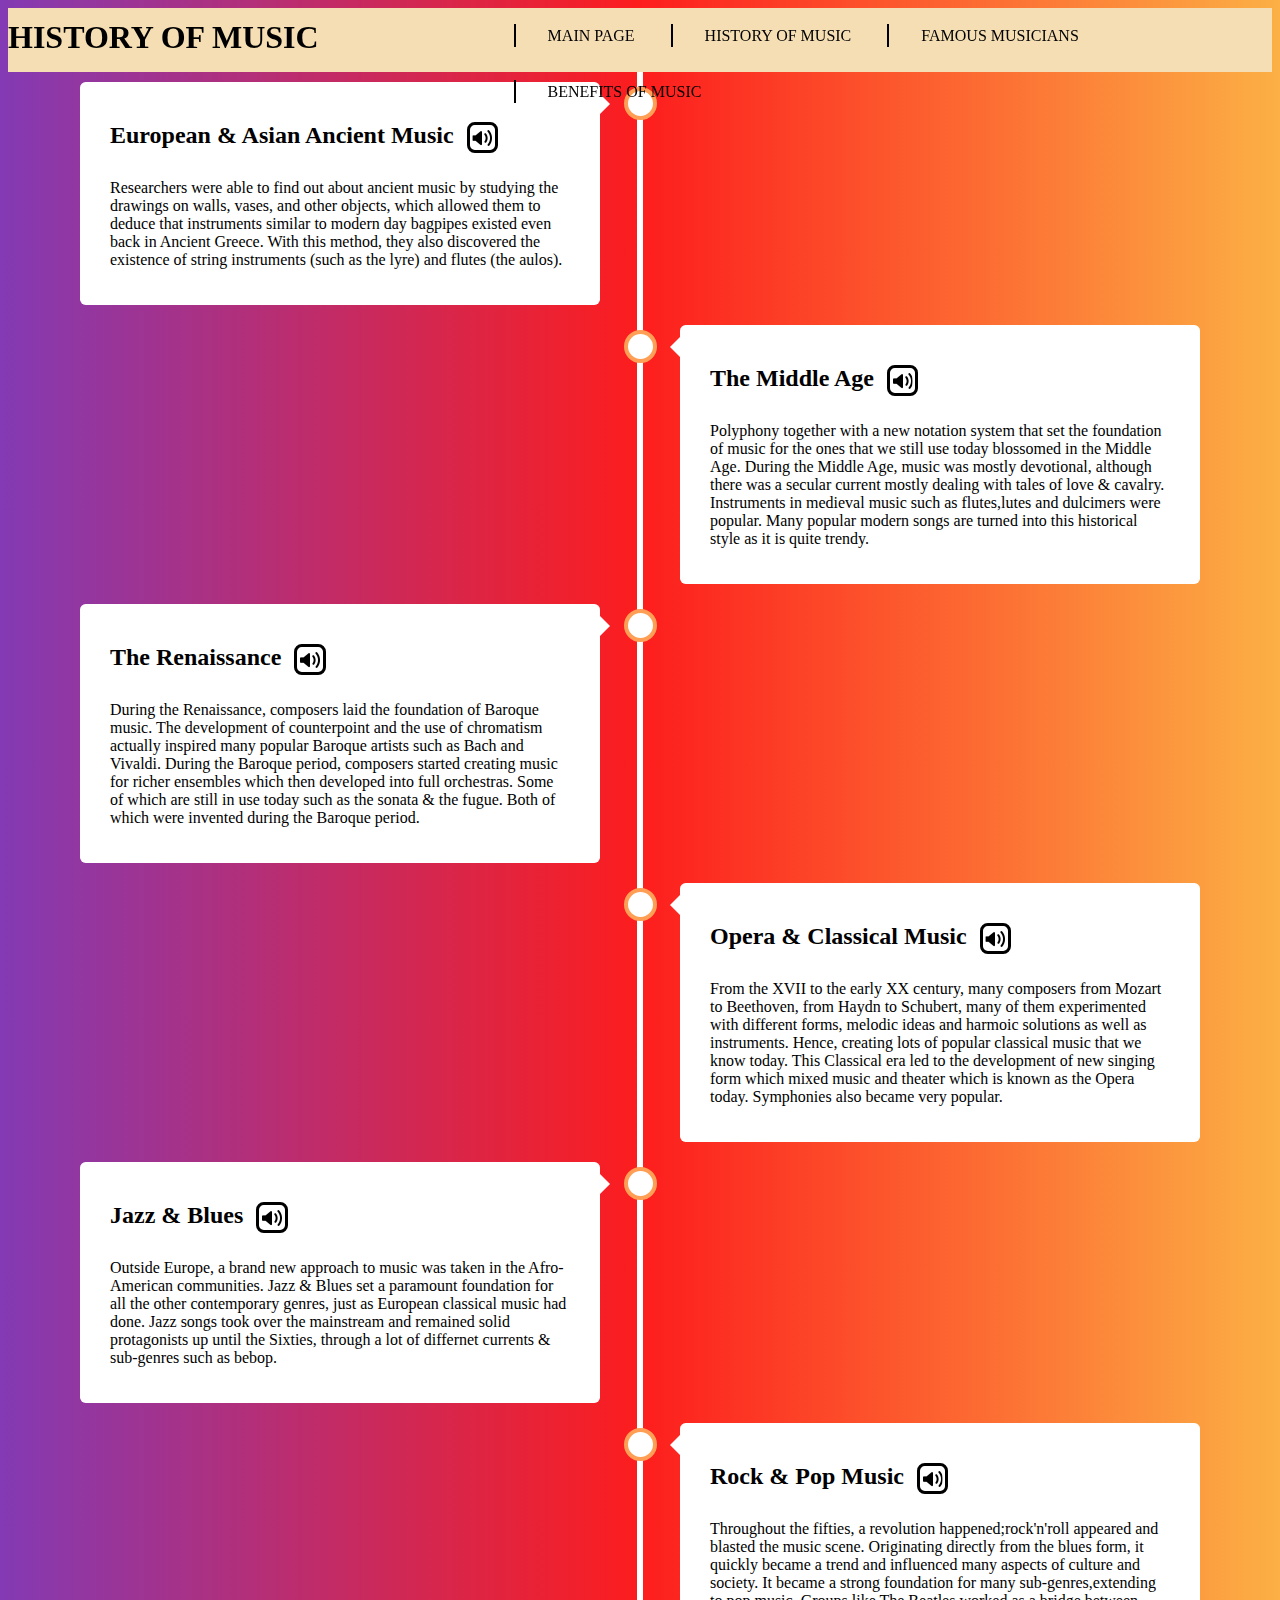
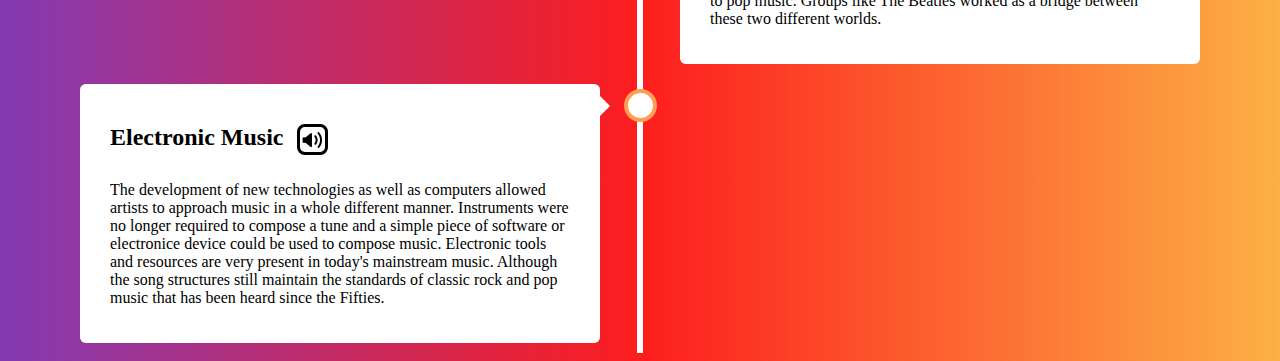
==== index.html @ 294284d1 "A2" ====
<!DOCTYPE html>
<html lang="en">
<head>
    <meta charset="UTF-8">
    <meta http-equiv="X-UA-Compatible" content="IE=edge">
    <meta name="viewport" content="width=device-width, initial-scale=1.0, maximum-scale=1.0">
    <link rel="stylesheet" href="css/style.css">
    <script src="js/script.js" defer></script>
    <title>Assignment2</title>
</head>
<body>
    <header>
        <nav id="drawer">
            <h2 class="menuTitle">MUSIC</h2>
        </nav>
     <!-- hamburger menu -->
    <label id="menu">&#9776;</label>
        <h1 class="h1Topic">HISTORY OF MUSIC</h1> <!-- Intro on what page is about  -->
        <ul class="ulTop"> <!-- Adding "buttons"  -->
            <li class="liTop">
                <a class="aBox" href="">MAIN PAGE</a>
            </li>
            <li class="liTop">
                <a class="aBox" href="">HISTORY OF MUSIC</a>
            </li>
            <li class="liTop">
                <a class="aBox" href="">FAMOUS MUSICIANS</a>
            </li>
            <li class="liTop">
                <a class="aBox" href="">BENEFITS OF MUSIC</a>
            </li>
        </ul>
    </header>

    <div class="timeline">
        <div class="left container">
            <div class="content">
                <h2>European & Asian Ancient Music
                    <audio id="player" src="sound/AncientMusic.mp3" type="audio/mpeg">
                        Your browser does not support the audio element.
                    </audio>
                    <div>
                        <img id="playMusic" src="images/sound.png" alt="img of audio sound">
                    </div>
                </h2>
                <p>
                    Researchers were able to find out about ancient music by studying the drawings on walls, vases, and other objects, which allowed them to deduce that instruments similar to modern day bagpipes existed even back in Ancient Greece. 
                    With this method, they also discovered the existence of string instruments (such as the lyre) and flutes (the aulos). 
                </p>
            </div>
        </div>
        <div class="right container">
            <div class="content">
                <h2>The Middle Age
                    <audio id="player2" src="sound/MedievalMusic.mp3" type="audio/mpeg">
                        Your browser does not support the audio element.
                    </audio>
                    <div>
                        <img id="playMusic2" src="images/sound.png" alt="img of audio sound">
                    </div>
                </h2>
                <p>
                    Polyphony together with a new notation system that set the foundation of music for the ones that we still use today blossomed in the Middle Age.
                    During the Middle Age, music was mostly devotional, although there was a secular current mostly dealing with tales of love & cavalry.
                    Instruments in medieval music such as flutes,lutes and dulcimers were popular.
                    Many popular modern songs are turned into this historical style as it is quite trendy.
                </p>
            </div>
        </div>
        <div class="left container">
            <div class="content">
                <h2>The Renaissance
                    <audio id="player3" src="sound/RenaissanceMusic.mp3" type="audio/mpeg">
                        Your browser does not support the audio element.
                    </audio>
                    <div>
                        <img id="playMusic3" src="images/sound.png" alt="img of audio sound">
                    </div>
                </h2>
                <p>
                    During the Renaissance, composers laid the foundation of Baroque music.
                    The development of counterpoint and the use of chromatism actually inspired many popular Baroque artists such as Bach and Vivaldi.
                    During the Baroque period, composers started creating music for richer ensembles which then developed into full orchestras.
                    Some of which are still in use today such as the sonata & the fugue. Both of which were invented during the Baroque period.
                </p>
            </div>
        </div>
        <div class="right container">
            <div class="content">
                <h2>Opera & Classical Music
                    <audio id="player4" src="sound/OperaMusic.mp3" type="audio/mpeg">
                        Your browser does not support the audio element.
                    </audio>
                    <div>
                        <img id="playMusic4" src="images/sound.png" alt="img of audio sound">
                    </div>
                </h2>
                <p>
                    From the XVII to the early XX century, many composers from Mozart to Beethoven, from Haydn to Schubert, many of them experimented with different forms, melodic ideas and harmoic solutions as well as instruments.
                    Hence, creating lots of popular classical music that we know today.
                    This Classical era led to the development of new singing form which mixed music and theater which is known as the Opera today. Symphonies also became very popular. 
                </p>
            </div>
        </div>
        <div class="left container">
            <div class="content">
                <h2>Jazz & Blues
                    <audio id="player5" src="sound/JazzMusic.mp3" type="audio/mpeg">
                        Your browser does not support the audio element.
                    </audio>
                    <div>
                        <img id="playMusic5" src="images/sound.png" alt="img of audio sound">
                    </div>
                </h2>
                <p>Outside Europe, a brand new approach to music was taken in the Afro-American communities.
                    Jazz & Blues set a paramount foundation for all the other contemporary genres, just as European classical music had done.
                    Jazz songs took over the mainstream and remained solid protagonists up until the Sixties, through a lot of differnet currents & sub-genres such as bebop.
                </p>
            </div>
        </div>
        <div class="right container">
            <div class="content">
                <h2>Rock & Pop Music
                    <audio id="player6" src="sound/RockMusic.mp3" type="audio/mpeg">
                        Your browser does not support the audio element.
                    </audio>
                    <div>
                        <img id="playMusic6" src="images/sound.png" alt="img of audio sound">
                    </div>
                </h2>
                <p>
                    Throughout the fifties, a revolution happened;rock'n'roll appeared and blasted the music scene.
                    Originating directly from the blues form, it quickly became a trend and influenced many aspects of culture and society.
                    It became a strong foundation for many sub-genres,extending to pop music.
                    Groups like The Beatles worked as a bridge between these two different worlds.
                </p>
            </div>
        </div>
        <div class="left container">
            <div class="content">
                <h2>Electronic Music
                    <audio id="player7" src="sound/ElectronicMusic.mp3" type="audio/mpeg">
                        Your browser does not support the audio element.
                    </audio>
                    <div>
                        <img id="playMusic7" src="images/sound.png" alt="img of audio sound">
                    </div>
                </h2>
                <p>
                    The development of new technologies as well as computers allowed artists to approach music in a whole different manner.
                    Instruments were no longer required to compose a tune and a simple piece of software or electronice device could be used to compose music.
                    Electronic tools and resources are very present in today's mainstream music.
                    Although the song structures still maintain the standards of classic rock and pop music that has been heard since the Fifties.
                </p>
            </div>
        </div>
    </div>
</body>
</html>
---- css/style.css ----
*{
    box-sizing: border-box;
}
/* Set bg color */
body {
     /*background: linear-gradient(to right, rgba(2,0,36,1) 0%, rgba(22,183,230,1) 35%, rgba(0,212,255,1) 100%);*/
     background: linear-gradient(to right, rgba(131,58,180,1) 0%, rgba(253,29,29,1) 50%, rgba(252,176,69,1) 100%);

}
header {
  display:flex;
  flex-flow:row;
  flex-flow:wrap;
  position: sticky;
  top:0;
  z-index:2;
  background-color:wheat;  
  flex-basis: 100%;
  height:4em;
  
}
.ulTop{ /* For button, selection of page */
  list-style-type:none ;
  list-style-position: inside;
  line-height: 350%;
  padding:0px;
  margin:0px;
  flex-basis:60%;
}
.liTop{ /* For button selection of page */
  display: inline-block;
}
.aBox{ /* How the button looks */
  text-decoration: none;
  border-left:2px solid black;
  padding: 0.2em 2em;
  color:black;
  background: transparent;
  text-transform: uppercase;

}
.h1Topic { /* Align top text to left */
  line-height: 50%;
  flex-basis:40%;
}
#menu { /*icon */
  padding-left: 1%;
  line-height: 150%;
  font-size: 40px;
  flex-basis:5%;

}
h2 {
  display:flex;
  flex-flow:row;
  flex-flow:wrap;
  flex-basis: 75%;

}
#playMusic,#playMusic2,#playMusic3,#playMusic4,#playMusic5,#playMusic6,#playMusic7 {
  margin-left: 50%;
  flex-basis: 25%;
  border: solid black;
  border-radius: 25%;
  padding: 10%;
}
nav {
  background-color:wheat;
  width:300px;
  height:100%;
  z-index:2 ;
  margin-left: -0.5em;
  position:absolute;
  /* This transforms moves the drawer off canvas */
  transform:translate(-300px,0);
  /* Optionally,we animated the drawer */
  transition: transform 1s ease;
}
.open {
    transform:translate(0,0) ;
}
.menuTitle { /* title in nav menu */
  padding-left: 0.5em;
}
/* Making of the timeline (Vertical line in the middle) */
.timeline { /* essentially limiting the width of the whole timeline */
    position: relative;
    max-width: 75em;
    margin: 0 auto;
}
.timeline::after {
    content:'';
    background-color: white;
    position:absolute;
    width:0.375em;
    top:0;
    bottom:0;
    left:50%;
    margin-left: -0.1875em;
}
/*container surrounding content */
.container {
    padding: 0.625em 2.5em;
    position: relative;
    background-color: inherit;
    width: 50%;
  }
  
  /* The circles on the timeline */
  .container::after {
    content: '';
    position: absolute;
    width: 1.5625em;
    height: 1.5625em;
    right: -1.0625em;
    background-color: white;
    border: 0.25em solid #FF9F55;
    top: 0.9375em;
    border-radius: 50%;
    z-index: 1;
  }
  
  /* Place the container to the left */
  .left {
    left: 0;
  }
  
  /* Place the container to the right */
  .right {
    left: 50%;
  }
  
  /* Add arrows to the left container (pointing right) */
  .left::before {
    content: " ";
    height: 0;
    position: absolute;
    top: 1.375em;
    width: 0;
    z-index: 1;
    right: 1.875em;
    border: medium solid white;
    border-width: 0.625em 0 0.625em 0.625em;
    border-color: transparent transparent transparent white;
  }
  
  /* Add arrows to the right container (pointing left) */
  .right::before {
    content: " ";
    height: 0;
    position: absolute;
    top: 1.375em;
    width: 0;
    z-index: 1;
    left: 1.875em;
    border: medium solid white;
    border-width: 0.625em 0.625em 0.625em 0;
    border-color: transparent white transparent transparent; /* top right bottom left */
  }
  
  /* Fix the circle for containers on the right side */
  .right::after {
    left: -1em;
  }
  
  /* The actual content */
  .content {
    padding: 1.25em 1.875em;
    background-color: white;
    position: relative;
    border-radius: 0.3529em;
  }
 #menu:active,  #playMusic:active,   #playMusic2:active,   #playMusic3:active,   #playMusic4:active, #playMusic5:active,  #playMusic6:active,  #playMusic7:active   {
    /* offset-x | offset-y | blur-radius | spread-radius | color */
    box-shadow: 3px 2px 22px 1px rgba(0, 0, 0, 0.24)
    /* Lowering the shadow */
  }

  /*responsive PC  bigger than or equal to 1080px*/
  @media screen and (min-width: 1080px) { 
    #menu {
      display:none;
    }
  }


   /*responsive tablet bigger than or equal to 720 and less that 1080*/
   @media screen and (min-width:720px) and (max-width: 1079px){
    .ulTop{
      display: none;
    }
    #menu { /*icon */
      padding-left: 1%;
      padding-right: 1%;
      line-height: 150%;
      font-size: 40px;
      flex-basis:5%;
    }
    .h1Topic { /* Align top text to left */
      line-height: 50%;
      flex-basis:87%;
      text-align: center;
    }
    }

  /*responsive mobile less than 720px*/
  @media screen and (max-width: 719px) {
    .ulTop{
      display: none;
    }
    #menu { /*icon */
      padding-left: 1%;
      padding-right: 1%;
      line-height: 210%;
      font-size: 30px;
      flex-basis:5%;
    }
    .h1Topic { /* Align top text to left */
      line-height: 50%;
      flex-basis:80%;
    }
  /* Place the timelime to the left */
    .timeline::after {
      left: 1.9375em;
    }
  
  /* Full-width container */
    .container {
      width: 100%;
      padding-left: 4.375em;
      padding-right: 1.5625em;
    }
  
  /* all arrows are pointing left */
    .container::before {
      left: 3.75em;
      border: medium solid white;
      border-width: 10px 10px 10px 0;
      border-color: transparent white transparent transparent;
    }
  
  /* all circles are at the same spot */
    .left::after, .right::after {
      left: 0.9375em;
    }
  
  /*all right containers behave like the left ones */
    .right {
      left: 0%;
    }

    nav {
      background-color:wheat;
      width:300px;
      height:100%;
      z-index:2 ;
      margin-left: -0.5em;
      position:absolute;
      /* This transforms moves the drawer off canvas */
      transform:translate(-300px,0);
      /* Optionally,we animated the drawer */
      transition: transform 1s ease;
    }
    .open {
        transform:translate(0,0) ;
    }
    .menuTitle {
      padding-left: 0.5em;
    }
  }
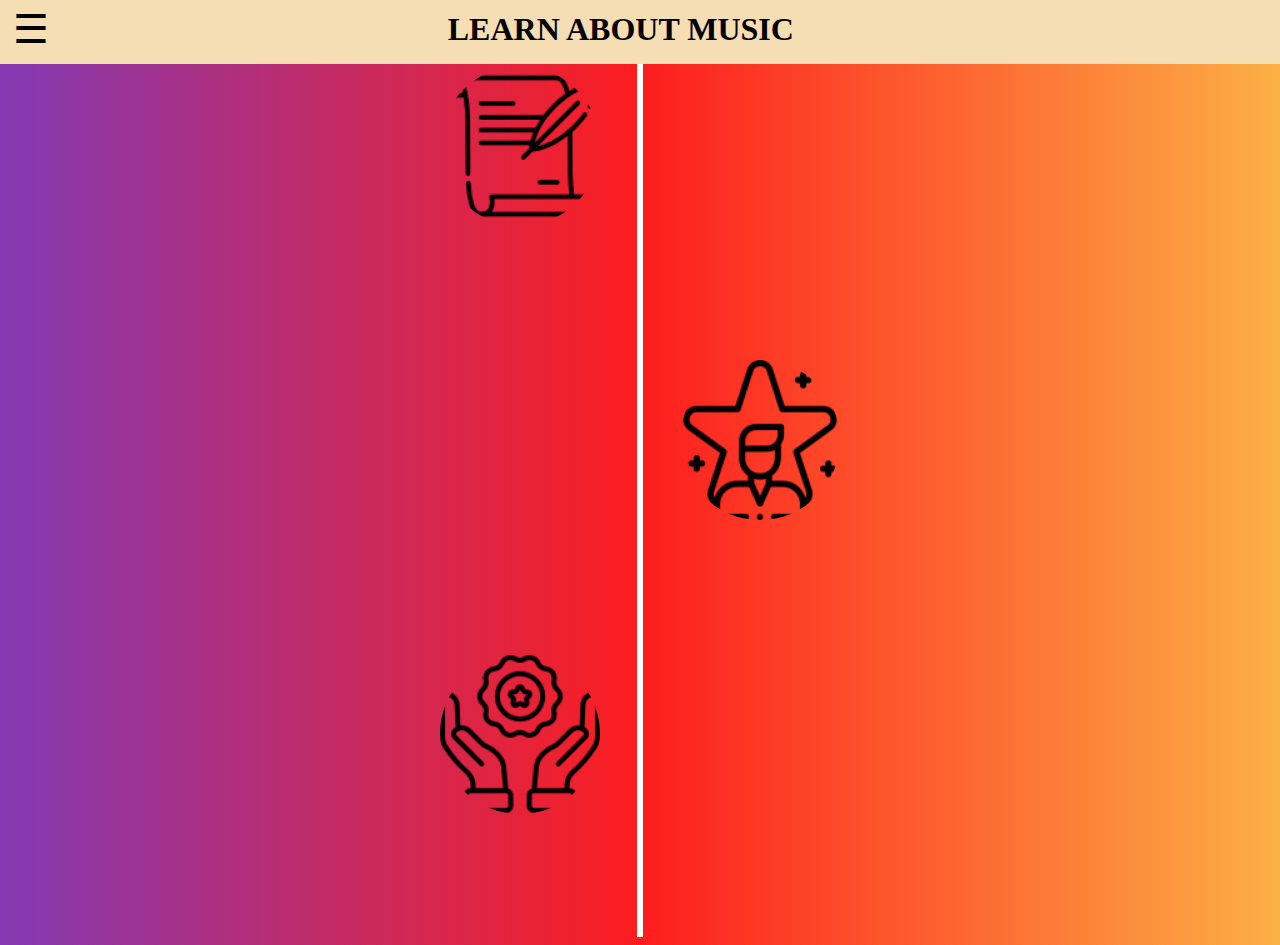
==== commit 0cb3e284: "Add files via upload" ====
--- a/index.html
+++ b/index.html
@@ -1,159 +1,59 @@
-<!DOCTYPE html>
-<html lang="en">
-<head>
-    <meta charset="UTF-8">
-    <meta http-equiv="X-UA-Compatible" content="IE=edge">
-    <meta name="viewport" content="width=device-width, initial-scale=1.0, maximum-scale=1.0">
-    <link rel="stylesheet" href="css/style.css">
-    <script src="js/script.js" defer></script>
-    <title>Assignment2</title>
-</head>
-<body>
-    <header>
-        <nav id="drawer">
-            <h2 class="menuTitle">MUSIC</h2>
-        </nav>
-     <!-- hamburger menu -->
-    <label id="menu">&#9776;</label>
-        <h1 class="h1Topic">HISTORY OF MUSIC</h1> <!-- Intro on what page is about  -->
-        <ul class="ulTop"> <!-- Adding "buttons"  -->
-            <li class="liTop">
-                <a class="aBox" href="">MAIN PAGE</a>
-            </li>
-            <li class="liTop">
-                <a class="aBox" href="">HISTORY OF MUSIC</a>
-            </li>
-            <li class="liTop">
-                <a class="aBox" href="">FAMOUS MUSICIANS</a>
-            </li>
-            <li class="liTop">
-                <a class="aBox" href="">BENEFITS OF MUSIC</a>
-            </li>
-        </ul>
-    </header>
-
-    <div class="timeline">
-        <div class="left container">
-            <div class="content">
-                <h2>European & Asian Ancient Music
-                    <audio id="player" src="sound/AncientMusic.mp3" type="audio/mpeg">
-                        Your browser does not support the audio element.
-                    </audio>
-                    <div>
-                        <img id="playMusic" src="images/sound.png" alt="img of audio sound">
-                    </div>
-                </h2>
-                <p>
-                    Researchers were able to find out about ancient music by studying the drawings on walls, vases, and other objects, which allowed them to deduce that instruments similar to modern day bagpipes existed even back in Ancient Greece. 
-                    With this method, they also discovered the existence of string instruments (such as the lyre) and flutes (the aulos). 
-                </p>
-            </div>
-        </div>
-        <div class="right container">
-            <div class="content">
-                <h2>The Middle Age
-                    <audio id="player2" src="sound/MedievalMusic.mp3" type="audio/mpeg">
-                        Your browser does not support the audio element.
-                    </audio>
-                    <div>
-                        <img id="playMusic2" src="images/sound.png" alt="img of audio sound">
-                    </div>
-                </h2>
-                <p>
-                    Polyphony together with a new notation system that set the foundation of music for the ones that we still use today blossomed in the Middle Age.
-                    During the Middle Age, music was mostly devotional, although there was a secular current mostly dealing with tales of love & cavalry.
-                    Instruments in medieval music such as flutes,lutes and dulcimers were popular.
-                    Many popular modern songs are turned into this historical style as it is quite trendy.
-                </p>
-            </div>
-        </div>
-        <div class="left container">
-            <div class="content">
-                <h2>The Renaissance
-                    <audio id="player3" src="sound/RenaissanceMusic.mp3" type="audio/mpeg">
-                        Your browser does not support the audio element.
-                    </audio>
-                    <div>
-                        <img id="playMusic3" src="images/sound.png" alt="img of audio sound">
-                    </div>
-                </h2>
-                <p>
-                    During the Renaissance, composers laid the foundation of Baroque music.
-                    The development of counterpoint and the use of chromatism actually inspired many popular Baroque artists such as Bach and Vivaldi.
-                    During the Baroque period, composers started creating music for richer ensembles which then developed into full orchestras.
-                    Some of which are still in use today such as the sonata & the fugue. Both of which were invented during the Baroque period.
-                </p>
-            </div>
-        </div>
-        <div class="right container">
-            <div class="content">
-                <h2>Opera & Classical Music
-                    <audio id="player4" src="sound/OperaMusic.mp3" type="audio/mpeg">
-                        Your browser does not support the audio element.
-                    </audio>
-                    <div>
-                        <img id="playMusic4" src="images/sound.png" alt="img of audio sound">
-                    </div>
-                </h2>
-                <p>
-                    From the XVII to the early XX century, many composers from Mozart to Beethoven, from Haydn to Schubert, many of them experimented with different forms, melodic ideas and harmoic solutions as well as instruments.
-                    Hence, creating lots of popular classical music that we know today.
-                    This Classical era led to the development of new singing form which mixed music and theater which is known as the Opera today. Symphonies also became very popular. 
-                </p>
-            </div>
-        </div>
-        <div class="left container">
-            <div class="content">
-                <h2>Jazz & Blues
-                    <audio id="player5" src="sound/JazzMusic.mp3" type="audio/mpeg">
-                        Your browser does not support the audio element.
-                    </audio>
-                    <div>
-                        <img id="playMusic5" src="images/sound.png" alt="img of audio sound">
-                    </div>
-                </h2>
-                <p>Outside Europe, a brand new approach to music was taken in the Afro-American communities.
-                    Jazz & Blues set a paramount foundation for all the other contemporary genres, just as European classical music had done.
-                    Jazz songs took over the mainstream and remained solid protagonists up until the Sixties, through a lot of differnet currents & sub-genres such as bebop.
-                </p>
-            </div>
-        </div>
-        <div class="right container">
-            <div class="content">
-                <h2>Rock & Pop Music
-                    <audio id="player6" src="sound/RockMusic.mp3" type="audio/mpeg">
-                        Your browser does not support the audio element.
-                    </audio>
-                    <div>
-                        <img id="playMusic6" src="images/sound.png" alt="img of audio sound">
-                    </div>
-                </h2>
-                <p>
-                    Throughout the fifties, a revolution happened;rock'n'roll appeared and blasted the music scene.
-                    Originating directly from the blues form, it quickly became a trend and influenced many aspects of culture and society.
-                    It became a strong foundation for many sub-genres,extending to pop music.
-                    Groups like The Beatles worked as a bridge between these two different worlds.
-                </p>
-            </div>
-        </div>
-        <div class="left container">
-            <div class="content">
-                <h2>Electronic Music
-                    <audio id="player7" src="sound/ElectronicMusic.mp3" type="audio/mpeg">
-                        Your browser does not support the audio element.
-                    </audio>
-                    <div>
-                        <img id="playMusic7" src="images/sound.png" alt="img of audio sound">
-                    </div>
-                </h2>
-                <p>
-                    The development of new technologies as well as computers allowed artists to approach music in a whole different manner.
-                    Instruments were no longer required to compose a tune and a simple piece of software or electronice device could be used to compose music.
-                    Electronic tools and resources are very present in today's mainstream music.
-                    Although the song structures still maintain the standards of classic rock and pop music that has been heard since the Fifties.
-                </p>
-            </div>
-        </div>
-    </div>
-</body>
+<!DOCTYPE html>
+<html lang="en">
+<head>
+    <meta charset="UTF-8">
+    <meta http-equiv="X-UA-Compatible" content="IE=edge">
+    <meta name="viewport" content="width=device-width, initial-scale=1.0">
+    <link rel="stylesheet" href="css/style.css">
+    <script src="js/script.js" defer></script>
+    <title>Index</title>
+</head>
+<body>
+    <header>
+     <!-- hamburger menu -->
+    <label id="menu">&#9776;</label>
+        <h1 class="h1Topic">LEARN ABOUT MUSIC</h1> <!-- Intro on what page is about  -->
+        <ul class="ulTop"> <!-- Adding "buttons"  -->
+            <li class="liTop">
+                <a class="aBox" href="index.html">MAIN PAGE</a>
+            </li>
+            <li class="liTop">
+                <a class="aBox" href="history.html">HISTORY OF MUSIC</a>
+            </li>
+            <li class="liTop">
+                <a class="aBox" href="famousmusicians.html">FAMOUS MUSICIANS</a>
+            </li>
+            <li class="liTop">
+                <a class="aBox" href="benefits.html">BENEFITS OF MUSIC</a>
+            </li>
+        </ul>
+        <nav id="drawer">
+            <h2 class="menuTitle">MUSIC</h2>
+            <a class="menuButton" href="index.html">MAIN PAGE</a>
+            <a class="menuButton" href="history.html">HISTORY OF MUSIC</a>
+            <a class="menuButton" href="famousmusicians.html">FAMOUS MUSICIANS</a>
+            <a class="menuButton" href="benefits.html">BENEFITS OF MUSIC</a>
+            </nav>
+    </header>
+    <div class="timeline">
+        <img class="left2 image2" src="images/history.png" alt="img of history">
+        <div class="left container">
+            <div class="content">
+                <a class="selectButton" href="history.html">HISTORY OF MUSIC</a>
+            </div>
+        </div>
+        <img class="right2 image" src="images/famous.png" alt="img of famous Musicians">
+        <div class="right container">
+            <div class="content">
+                <a class="selectButton" href="famousmusicians.html">FAMOUS MUSICIANS</a>
+            </div>
+        </div>
+        <img class="left2 image2" src="images/benefits.png" alt="img of benefits">
+        <div class="left container">
+            <div class="content">
+                <a class="selectButton" href="benefits.html">BENEFITS OF MUSIC</a>
+            </div>
+        </div>
+    </div>
+</body>
 </html>--- a/css/style.css
+++ b/css/style.css
@@ -1,270 +1,454 @@
-*{
-    box-sizing: border-box;
-}
-/* Set bg color */
-body {
-     /*background: linear-gradient(to right, rgba(2,0,36,1) 0%, rgba(22,183,230,1) 35%, rgba(0,212,255,1) 100%);*/
-     background: linear-gradient(to right, rgba(131,58,180,1) 0%, rgba(253,29,29,1) 50%, rgba(252,176,69,1) 100%);
-
-}
-header {
-  display:flex;
-  flex-flow:row;
-  flex-flow:wrap;
-  position: sticky;
-  top:0;
-  z-index:2;
-  background-color:wheat;  
-  flex-basis: 100%;
-  height:4em;
-  
-}
-.ulTop{ /* For button, selection of page */
-  list-style-type:none ;
-  list-style-position: inside;
-  line-height: 350%;
-  padding:0px;
-  margin:0px;
-  flex-basis:60%;
-}
-.liTop{ /* For button selection of page */
-  display: inline-block;
-}
-.aBox{ /* How the button looks */
-  text-decoration: none;
-  border-left:2px solid black;
-  padding: 0.2em 2em;
-  color:black;
-  background: transparent;
-  text-transform: uppercase;
-
-}
-.h1Topic { /* Align top text to left */
-  line-height: 50%;
-  flex-basis:40%;
-}
-#menu { /*icon */
-  padding-left: 1%;
-  line-height: 150%;
-  font-size: 40px;
-  flex-basis:5%;
-
-}
-h2 {
-  display:flex;
-  flex-flow:row;
-  flex-flow:wrap;
-  flex-basis: 75%;
-
-}
-#playMusic,#playMusic2,#playMusic3,#playMusic4,#playMusic5,#playMusic6,#playMusic7 {
-  margin-left: 50%;
-  flex-basis: 25%;
-  border: solid black;
-  border-radius: 25%;
-  padding: 10%;
-}
-nav {
-  background-color:wheat;
-  width:300px;
-  height:100%;
-  z-index:2 ;
-  margin-left: -0.5em;
-  position:absolute;
-  /* This transforms moves the drawer off canvas */
-  transform:translate(-300px,0);
-  /* Optionally,we animated the drawer */
-  transition: transform 1s ease;
-}
-.open {
-    transform:translate(0,0) ;
-}
-.menuTitle { /* title in nav menu */
-  padding-left: 0.5em;
-}
-/* Making of the timeline (Vertical line in the middle) */
-.timeline { /* essentially limiting the width of the whole timeline */
-    position: relative;
-    max-width: 75em;
-    margin: 0 auto;
-}
-.timeline::after {
-    content:'';
-    background-color: white;
-    position:absolute;
-    width:0.375em;
-    top:0;
-    bottom:0;
-    left:50%;
-    margin-left: -0.1875em;
-}
-/*container surrounding content */
-.container {
-    padding: 0.625em 2.5em;
-    position: relative;
-    background-color: inherit;
-    width: 50%;
-  }
-  
-  /* The circles on the timeline */
-  .container::after {
-    content: '';
-    position: absolute;
-    width: 1.5625em;
-    height: 1.5625em;
-    right: -1.0625em;
-    background-color: white;
-    border: 0.25em solid #FF9F55;
-    top: 0.9375em;
-    border-radius: 50%;
-    z-index: 1;
-  }
-  
-  /* Place the container to the left */
-  .left {
-    left: 0;
-  }
-  
-  /* Place the container to the right */
-  .right {
-    left: 50%;
-  }
-  
-  /* Add arrows to the left container (pointing right) */
-  .left::before {
-    content: " ";
-    height: 0;
-    position: absolute;
-    top: 1.375em;
-    width: 0;
-    z-index: 1;
-    right: 1.875em;
-    border: medium solid white;
-    border-width: 0.625em 0 0.625em 0.625em;
-    border-color: transparent transparent transparent white;
-  }
-  
-  /* Add arrows to the right container (pointing left) */
-  .right::before {
-    content: " ";
-    height: 0;
-    position: absolute;
-    top: 1.375em;
-    width: 0;
-    z-index: 1;
-    left: 1.875em;
-    border: medium solid white;
-    border-width: 0.625em 0.625em 0.625em 0;
-    border-color: transparent white transparent transparent; /* top right bottom left */
-  }
-  
-  /* Fix the circle for containers on the right side */
-  .right::after {
-    left: -1em;
-  }
-  
-  /* The actual content */
-  .content {
-    padding: 1.25em 1.875em;
-    background-color: white;
-    position: relative;
-    border-radius: 0.3529em;
-  }
- #menu:active,  #playMusic:active,   #playMusic2:active,   #playMusic3:active,   #playMusic4:active, #playMusic5:active,  #playMusic6:active,  #playMusic7:active   {
-    /* offset-x | offset-y | blur-radius | spread-radius | color */
-    box-shadow: 3px 2px 22px 1px rgba(0, 0, 0, 0.24)
-    /* Lowering the shadow */
-  }
-
-  /*responsive PC  bigger than or equal to 1080px*/
-  @media screen and (min-width: 1080px) { 
-    #menu {
-      display:none;
-    }
-  }
-
-
-   /*responsive tablet bigger than or equal to 720 and less that 1080*/
-   @media screen and (min-width:720px) and (max-width: 1079px){
-    .ulTop{
-      display: none;
-    }
-    #menu { /*icon */
-      padding-left: 1%;
-      padding-right: 1%;
-      line-height: 150%;
-      font-size: 40px;
-      flex-basis:5%;
-    }
-    .h1Topic { /* Align top text to left */
-      line-height: 50%;
-      flex-basis:87%;
-      text-align: center;
-    }
-    }
-
-  /*responsive mobile less than 720px*/
-  @media screen and (max-width: 719px) {
-    .ulTop{
-      display: none;
-    }
-    #menu { /*icon */
-      padding-left: 1%;
-      padding-right: 1%;
-      line-height: 210%;
-      font-size: 30px;
-      flex-basis:5%;
-    }
-    .h1Topic { /* Align top text to left */
-      line-height: 50%;
-      flex-basis:80%;
-    }
-  /* Place the timelime to the left */
-    .timeline::after {
-      left: 1.9375em;
-    }
-  
-  /* Full-width container */
-    .container {
-      width: 100%;
-      padding-left: 4.375em;
-      padding-right: 1.5625em;
-    }
-  
-  /* all arrows are pointing left */
-    .container::before {
-      left: 3.75em;
-      border: medium solid white;
-      border-width: 10px 10px 10px 0;
-      border-color: transparent white transparent transparent;
-    }
-  
-  /* all circles are at the same spot */
-    .left::after, .right::after {
-      left: 0.9375em;
-    }
-  
-  /*all right containers behave like the left ones */
-    .right {
-      left: 0%;
-    }
-
-    nav {
-      background-color:wheat;
-      width:300px;
-      height:100%;
-      z-index:2 ;
-      margin-left: -0.5em;
-      position:absolute;
-      /* This transforms moves the drawer off canvas */
-      transform:translate(-300px,0);
-      /* Optionally,we animated the drawer */
-      transition: transform 1s ease;
-    }
-    .open {
-        transform:translate(0,0) ;
-    }
-    .menuTitle {
-      padding-left: 0.5em;
-    }
+*{
+    box-sizing: border-box;
+}
+/* Set bg color */
+body {
+     /*background: linear-gradient(to right, rgba(2,0,36,1) 0%, rgba(22,183,230,1) 35%, rgba(0,212,255,1) 100%);*/
+     background: linear-gradient(to right, rgba(131,58,180,1) 0%, rgba(253,29,29,1) 50%, rgba(252,176,69,1) 100%);
+     overflow-x: hidden;
+}
+
+/*Creating header */
+header {
+  display:flex;
+  flex-flow:row;
+  flex-flow:wrap;
+  position: sticky;
+  top:0;
+  z-index:2;
+  background-color:wheat;  
+  flex-basis: 100%;
+  height:4em;
+  margin:-0.5em;
+  
+}
+
+/* Select between pages in index  and how button looks*/
+.selectButton {
+  display:flex;
+  flex-flow:row;
+  flex-basis: 100%;
+  text-decoration: none;
+  padding: 0.2em 2em;
+  color:black;
+  background: transparent;
+  text-transform: uppercase;
+  font-size: 2em;
+}
+
+/* For button, selection of page  for PC*/
+.ulTop{
+  list-style-type:none ;
+  list-style-position: inside;
+  line-height: 350%;
+  padding:0px;
+  margin:0px;
+  flex-basis:60%;
+}
+/* For button selection of page for PC */
+.liTop{
+  display: inline-block;
+}
+/* How the button looks */
+.aBox{
+  text-decoration: none;
+  border-left:2px solid black;
+  padding: 0.2em 2em;
+  color:black;
+  background: transparent;
+  text-transform: uppercase;
+
+}
+/* Align top text to left */
+.h1Topic {
+  line-height: 50%;
+  flex-basis:40%;
+}
+/*nav menu icon */
+#menu { 
+  cursor: pointer;
+  padding-left: 1%;
+  line-height: 150%;
+  font-size: 40px;
+  flex-basis:5%;
+
+}
+/* H2 in content box */
+h2 {
+  display:flex;
+  flex-flow:row;
+  flex-flow:wrap;
+  flex-basis: 75%;
+}
+/* Creating Nav menu for tablet and phone + animation */
+nav {
+  display:flex;
+  flex-flow:row;
+  flex-flow:wrap;
+  background-color:wheat;
+  width:300px;
+  height:auto;
+  z-index:2 ;
+  margin-left: -0.5em;
+  position:absolute;
+  /* This transforms moves the drawer off canvas */
+  transform:translate(-18.75em,20%);
+  /* Optionally,we animated the drawer */
+  transition: transform 1s ease;
+}
+
+/* animation for nav menu */
+.open {
+    transform:translate(0,20%) ;
+}
+/* title in nav menu */
+.menuTitle {
+  padding-left: 0.5em;
+}
+/* button in nav for page selection in tablet and phone*/
+.menuButton {
+  flex-basis: 100%;
+  font-size: larger;
+  padding-left: 4%;
+  text-decoration: none;
+  padding-bottom: 10%;
+  color:black;
+  background: transparent;
+}
+/* image for transition of image to content box */
+.image {
+  padding: 0.625em 2.5em;
+  position: relative;
+  background-color: inherit;
+  width: 20%;
+  border-radius: 50%;
+  cursor: pointer;
+}
+/* animation to turn image clear when clicked on for content */
+.transparent {
+  opacity:0;
+  transition: 1.5s;
+}
+/* image for transition of image to content box */
+.image2 {
+  padding: 0.625em 2.5em;
+  margin-left: 30%;
+  background-color: inherit;
+  width: 20%;
+  border-radius: 50%;
+  cursor: pointer;
+}
+/* aligning image */
+.left2 {
+  left:0;
+}
+.right2 {
+  left:50%;
+}
+/* Making of the timeline (Vertical line in the middle) */
+.timeline { /* essentially limiting the width of the whole timeline */
+    position: relative;
+    max-width: 75em;
+    margin: 0 auto;
+}
+.timeline::after {
+    content:'';
+    background-color: white;
+    position:absolute;
+    width:0.375em;
+    top:0;
+    bottom:0;
+    left:50%;
+    margin-left: -0.1875em;
+}
+/*container surrounding content */
+.container {
+    padding: 0.625em 2.5em;
+    position: relative;
+    background-color: inherit;
+    width: 50%;
+  }
+  
+  /* The circles on the timeline */
+  .container::after {
+    content: '';
+    position: absolute;
+    width: 1.5625em;
+    height: 1.5625em;
+    right: -1.0625em;
+    background-color: white;
+    border: 0.25em solid wheat;
+    top: 0.9375em;
+    border-radius: 50%;
+    z-index: 1;
+  }
+  
+  /* Place the container to the left */
+  .left {
+    transform:translate(-50em,0);
+    transition: transform 1.5s ease;
+    left: 0;
+  }
+  .active {
+    transform:translate(0,0);
+    z-index: 1;
+  }
+  
+  /* Place the container to the right */
+  .right {
+    transform:translate(50em,0);
+    transition: transform 1.5s ease;
+    left: 50%;
+  }
+  .active2{
+    transform:translate(0,0);
+    z-index: 1;
+  }
+  
+  /* Add arrows to the left container (pointing right) */
+  .left::before {
+    content: " ";
+    height: 0;
+    position: absolute;
+    top: 1.375em;
+    width: 0;
+    z-index: 1;
+    right: 1.875em;
+    border: medium solid white;
+    border-width: 0.625em 0 0.625em 0.625em;
+    border-color: transparent transparent transparent white;
+  }
+  
+  /* Add arrows to the right container (pointing left) */
+  .right::before {
+    content: " ";
+    height: 0;
+    position: absolute;
+    top: 1.375em;
+    width: 0;
+    z-index: 1;
+    left: 1.875em;
+    border: medium solid white;
+    border-width: 0.625em 0.625em 0.625em 0;
+    border-color: transparent white transparent transparent; /* top right bottom left */
+  }
+  
+  /* Fix the circle for containers on the right side */
+  .right::after {
+    left: -1em;
+  }
+  
+  /* The actual content */
+  .content {
+    padding: 1.25em 1.875em;
+    background-color: white;
+    position: relative;
+    border-radius: 0.3529em;
+  }
+   /*sound image border etc */
+  #playMusic, #playMusic2, #playMusic3, #playMusic4, #playMusic5, #playMusic6, #playMusic7 {
+    cursor: pointer;
+    margin-left: 3%;
+    flex-basis: 5%;
+    border: solid black;
+    border-radius: 25%;
+    padding: 2%;
+  }
+  .selectButton:active,.image2:active ,.image:active,#menu:active,  #playMusic:active,   #playMusic2:active,   #playMusic3:active,   #playMusic4:active, #playMusic5:active,  #playMusic6:active,  #playMusic7:active   {
+    /* offset-x | offset-y | blur-radius | spread-radius | color */
+    box-shadow: 3px 2px 22px 1px rgba(0, 0, 0, 0.24)
+    /* Lowering the shadow */
+  }
+  /* changing how the button for nav and header button looks when clicked upon */
+  .menuButton:active, .aBox:active {
+    background-color: black;
+    color:white;
+  }
+
+  /*responsive PC  bigger than or equal to 1080px*/
+  @media screen and (min-width: 1401px) { 
+    #menu {
+      display:none;
+    }
+  }
+
+
+   /*responsive tablet bigger than or equal to 720 and less that 1080*/
+   @media screen and (min-width:720px) and (max-width: 1400px){
+    #playMusic, #playMusic2, #playMusic3, #playMusic4, #playMusic5, #playMusic6, #playMusic7 { /*sound image border etc */
+      cursor: pointer;
+      margin-left: 3%;
+      flex-basis: 20%;
+      border: solid black;
+      border-radius: 25%;
+      padding: 2%;
+      transform: scale(0.5);
+    }
+      /* all arrows are pointing left */
+      .left {
+        transform:translate(-50em,0);
+        transition: transform 1.5s ease;
+        left: 0;
+      }
+      .active {
+        transform:translate(0,0);
+      }
+      
+      /* Place the container to the right */
+      .right {
+        transform:translate(50em,0);
+        transition: transform 1.5s ease;
+        left: 50%;
+      }
+      .active2{
+        transform:translate(0,0);
+      }
+
+      /* for content box */
+    h2 {
+      display:flex;
+      flex-flow:row;
+      flex-basis: 80%;
+  
+    }
+    /* removing header buttons for tablet and phone */
+    .ulTop{
+      display: none;
+    }
+    /*nav menu icon for tablet and phone */
+    #menu { 
+      padding-left: 1%;
+      padding-right: 1%;
+      line-height: 150%;
+      font-size: 40px;
+      flex-basis:5%;
+    }
+    /* Align top text to left/ showing topic of the page */
+    .h1Topic { 
+      line-height: 50%;
+      flex-basis:87%;
+      text-align: center;
+    }
+    }
+
+
+  /*responsive mobile less than 720px*/
+  @media screen and (max-width: 719px) {
+    #playMusic, #playMusic2, #playMusic3, #playMusic4, #playMusic5, #playMusic6, #playMusic7 { /*sound image border etc */
+      cursor: pointer;
+      flex-basis: 20%;
+      border: solid black;
+      border-radius: 25%;
+      padding: 2%;
+      margin-top: -7%;
+      transform:scale(0.4);
+    }
+    .image {
+      padding: 0.625em 2.5em;
+      margin-left: 5%;
+      position: relative;
+      background-color: inherit;
+      width: 50%;
+      border-radius: 50%;
+    }
+    .image2 {
+      padding: 0.625em 2.5em;
+      margin-left: 5%;
+      background-color: inherit;
+      width: 50%;
+      border-radius: 50%;
+    }
+    /* all arrows are pointing left */
+    .left {
+      transform:translate(-50em,0);
+      transition: transform 1.5s ease;
+      left: 0;
+    }
+        /* for animation for left content box to appear */
+    .active {
+      transform:translate(0,0);
+    }
+    
+    /* Place the container to the right */
+    .right {
+      transform:translate(-50em,0);
+      transition: transform 1.5s ease;
+      left: 50%;
+    }
+    /* for animation for right content box to appear */
+    .active2{
+      transform:translate(0,0);
+    }
+    .right2 { /*shift image to right of timeline */
+      left:0%;
+    }
+    h2 {
+    display:flex;
+    flex-flow:row;
+    flex-basis: 80%;
+
+  }
+  /* removing header button for tablet and phone */
+    .ulTop{
+      display: none;
+    }
+     /*nav menu icon for tablet and phone */
+    #menu {
+      padding-left: 1%;
+      padding-right: 1%;
+      line-height: 210%;
+      font-size: 30px;
+      flex-basis:5%;
+    }
+    .h1Topic { /* Align top text to left/ showing topic of the page */
+      line-height: 50%;
+      flex-basis:90%;
+    }
+  /* Place the timelime to the left */
+    .timeline::after {
+      left: 1.9375em;
+    }
+  
+  /* Full-width container */
+    .container {
+      width: 100%;
+      padding-left: 4.375em;
+      padding-right: 1.5625em;
+    }
+
+    .container::before {
+      left: 3.75em;
+      border: medium solid white;
+      border-width: 10px 10px 10px 0;
+      border-color: transparent white transparent transparent;
+    }
+  
+  /* all circles are at the same spot */
+    .left::after, .right::after {
+      left: 0.9375em;
+    }
+  
+  /*all right containers behave like the left ones */
+    .right {
+      left: 0%;
+    }
+
+    nav {
+      background-color:wheat;
+      width:300px;
+      height:100%;
+      z-index:2 ;
+      margin-left: -0.5em;
+      position:absolute;
+      /* This transforms moves the drawer off canvas */
+      transform:translate(-300px,0);
+      /* Optionally,we animated the drawer */
+      transition: transform 1s ease;
+    }
+    .open {
+        transform:translate(0,0) ;
+    }
+    .menuTitle {
+      padding-left: 0.5em;
+    }
   }